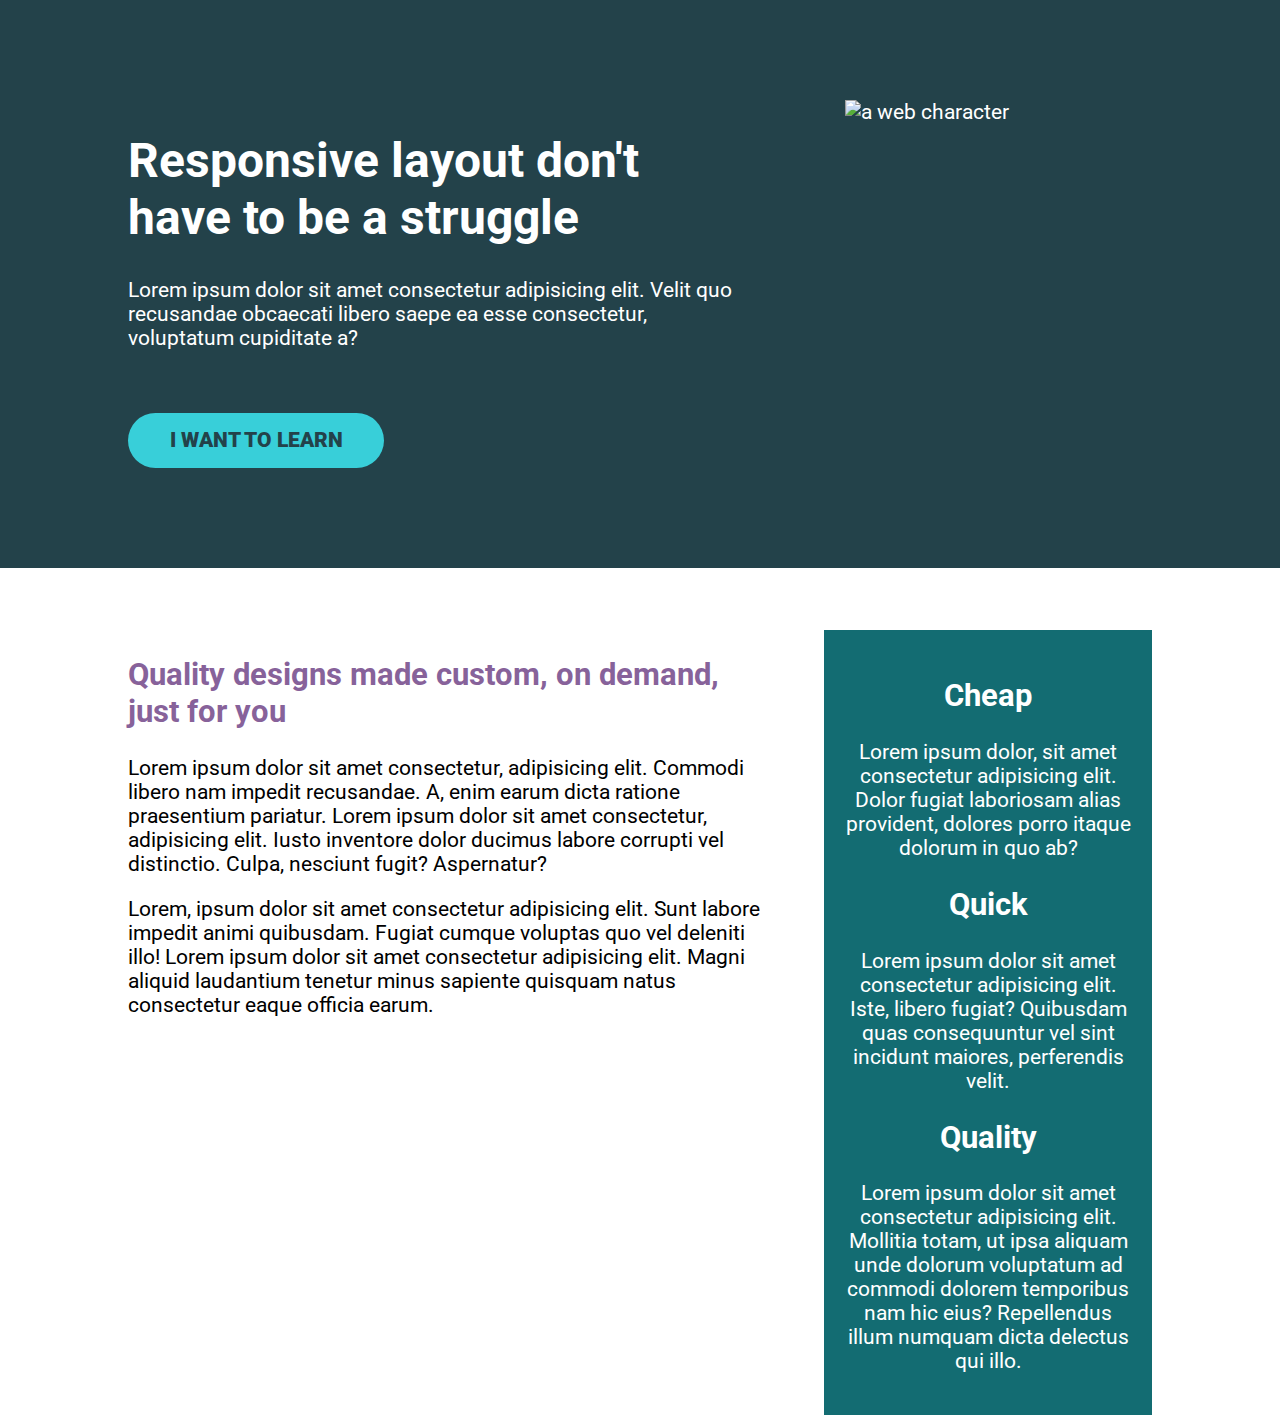
==== index.html @ 11a41a37 "Added a response main content" ====
<!DOCTYPE html>
<html lang="en">
  <head>
    <meta charset="UTF-8" />
    <meta http-equiv="X-UA-Compatible" content="IE=edge" />
    <meta name="viewport" content="width=device-width, initial-scale=1.0" />
    <title>Document</title>
    <link rel="preconnect" href="https://fonts.googleapis.com" />
    <link rel="preconnect" href="https://fonts.gstatic.com" crossorigin />
    <link
      href="https://fonts.googleapis.com/css2?family=Roboto:wght@400;900&display=swap"
      rel="stylesheet"
    />
    <link rel="stylesheet" href="style.css" />
  </head>
  <body>
    <header class="hero">
      <div class="container row">
        <div class="hero__text">
          <h1>Responsive layout don't have to be a struggle</h1>
          <p>
            Lorem ipsum dolor sit amet consectetur adipisicing elit. Velit quo
            recusandae obcaecati libero saepe ea esse consectetur, voluptatum
            cupiditate a?
          </p>
          <a href="#" class="btn">I want to learn</a>
        </div>
        <img
          class="hero__img"
          src="img/web-character.png"
          alt="a web character"
        />
      </div>
    </header>

    <main class="main container row">
      <section class="primary-content">
        <h2 class="section-title">
          Quality designs made custom, on demand, just for you
        </h2>
        <p>
          Lorem ipsum dolor sit amet consectetur, adipisicing elit. Commodi
          libero nam impedit recusandae. A, enim earum dicta ratione praesentium
          pariatur. Lorem ipsum dolor sit amet consectetur, adipisicing elit.
          Iusto inventore dolor ducimus labore corrupti vel distinctio. Culpa,
          nesciunt fugit? Aspernatur?
        </p>
        <p>
          Lorem, ipsum dolor sit amet consectetur adipisicing elit. Sunt labore
          impedit animi quibusdam. Fugiat cumque voluptas quo vel deleniti illo!
          Lorem ipsum dolor sit amet consectetur adipisicing elit. Magni aliquid
          laudantium tenetur minus sapiente quisquam natus consectetur eaque
          officia earum.
        </p>
      </section>
      <aside class="sidebar">
        <h2 class="sidebar-title">Cheap</h2>
        <p>
          Lorem ipsum dolor, sit amet consectetur adipisicing elit. Dolor fugiat
          laboriosam alias provident, dolores porro itaque dolorum in quo ab?
        </p>
        <h2 class="sidebar-title">Quick</h2>
        <p>
          Lorem ipsum dolor sit amet consectetur adipisicing elit. Iste, libero
          fugiat? Quibusdam quas consequuntur vel sint incidunt maiores,
          perferendis velit.
        </p>
        <h2 class="sidebar-title">Quality</h2>
        <p>
          Lorem ipsum dolor sit amet consectetur adipisicing elit. Mollitia
          totam, ut ipsa aliquam unde dolorum voluptatum ad commodi dolorem
          temporibus nam hic eius? Repellendus illum numquam dicta delectus qui
          illo.
        </p>
      </aside>
    </main>
  </body>
</html>
---- style.css ----
*,
*::before,
*::after {
  box-sizing: border-box;
}

body {
  margin: 0;
  font-family: "Roboto", sans-serif;
  font-size: 1.3rem;
}

h1 {
  font-size: 3rem;
}

.section-title {
  color: #87629a;
}

img {
  max-width: 100%;
}

.container {
  width: 80%;
  max-width: 1280px;
  margin: 0 auto;
}

.hero {
  padding: 100px 0;
  background-color: #23424a;
  color: #fff;
}

.hero__text {
  width: 60%;
}

.hero__img {
  width: 30%;
  align-self: flex-start;
}

.hero p {
  margin-bottom: 3em;
}

.btn {
  display: inline-block;
  text-decoration: none;
  text-transform: uppercase;
  color: #23424a;
  font-weight: 900;
  background-color: #38cfd9;
  padding: 0.75em 2em;
  border-radius: 100px;
}

.btn:hover,
.btn:focus {
  opacity: 0.75;
}

.row {
  display: flex;
  justify-content: space-between;
}

.col {
  width: 100%;
}

.col + .col {
  margin-left: 30px;
}

.three-col {
  text-align: enter;
  padding: 3em 0;
}

.three-col h2 {
  color: #87629a;
}

.two-col {
  text-align: center;
  background-color: #136c72;
  color: #fff;
  padding: 3em 0;
}

.main {
  margin-top: 3em;
}

.primary-content {
  width: 62%;
}

.sidebar {
  width: 32%;
  text-align: center;
  background-color: #136c72;
  color: #fff;
  padding: 1em;
}
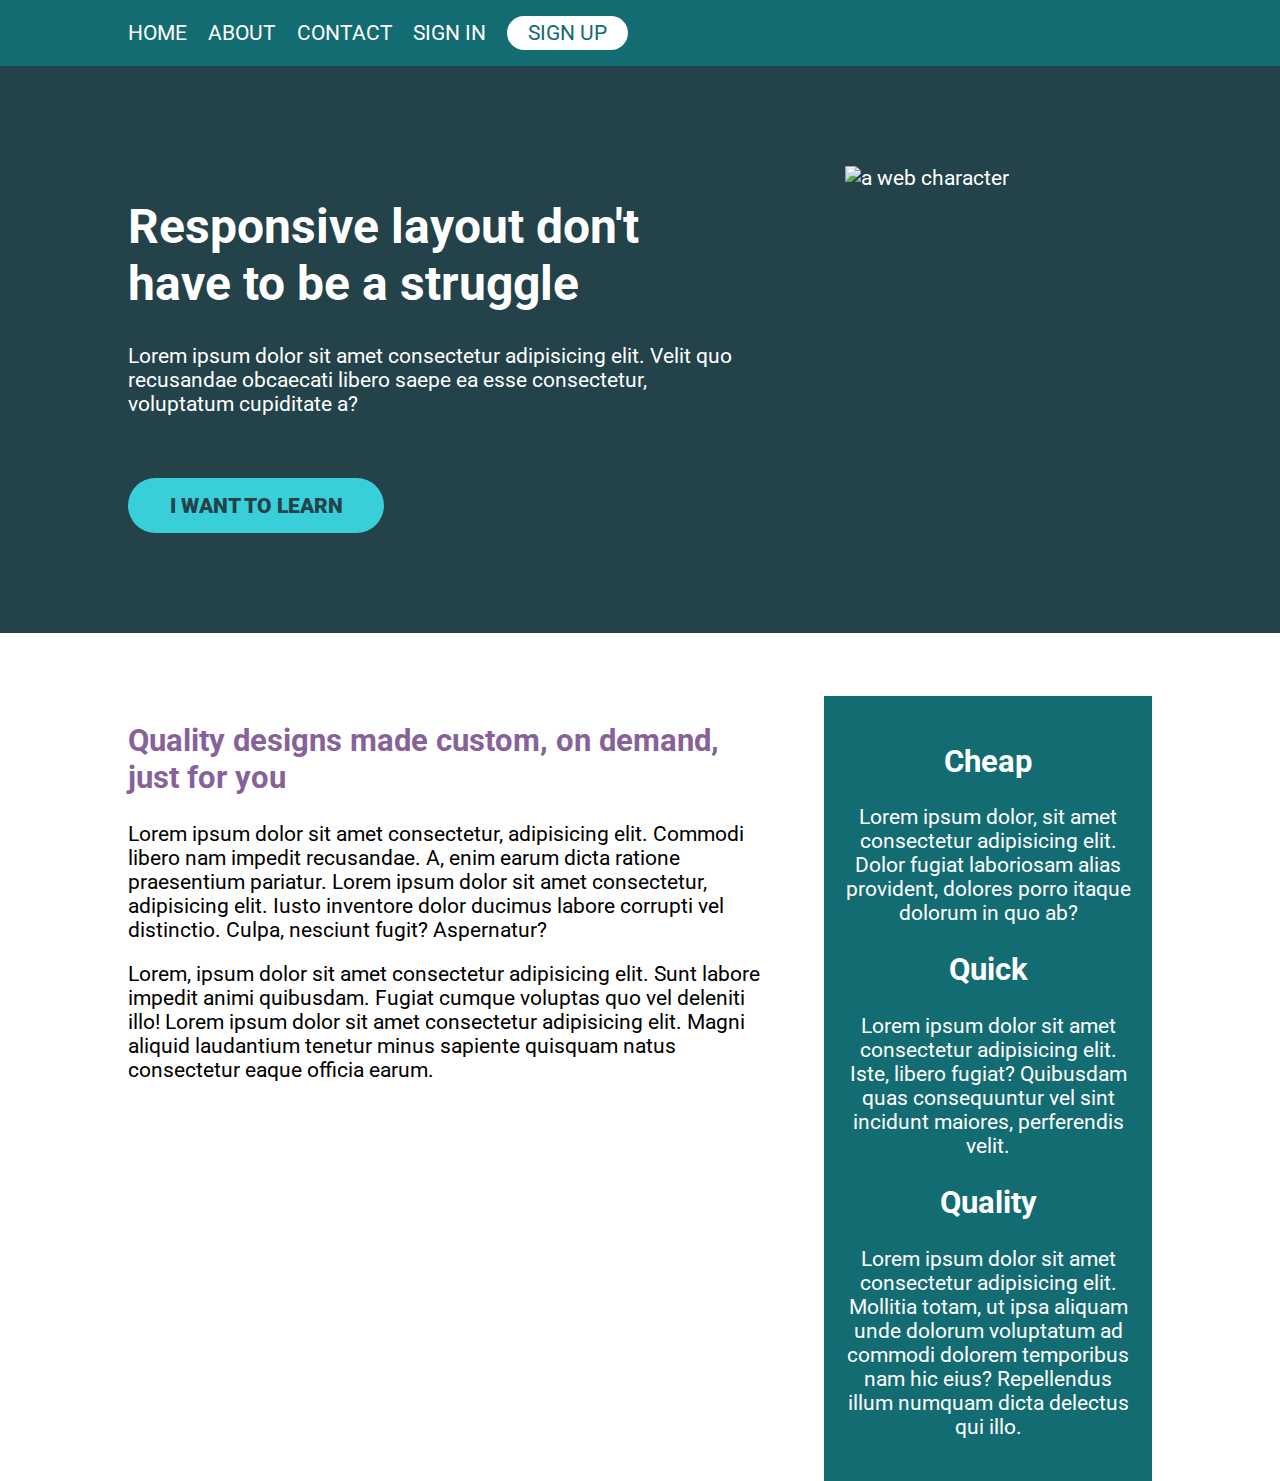
==== commit 681d747a: "Added layout for navbar" ====
--- a/index.html
+++ b/index.html
@@ -14,7 +14,22 @@
     <link rel="stylesheet" href="style.css" />
   </head>
   <body>
-    <header class="hero">
+    <header>
+      <div class="container">
+        <nav class="nav">
+          <ul class="nav__list">
+            <li class="nav__item"><a href="#" class="nav__link">Home</a></li>
+            <li class="nav__item"><a href="#" class="nav__link">About</a></li>
+            <li class="nav__item"><a href="#" class="nav__link">Contact</a></li>
+            <li class="nav__item"><a href="#" class="nav__link">Sign in</a></li>
+            <li class="nav__item">
+              <a href="#" class="nav__link nav__link--button">Sign up</a>
+            </li>
+          </ul>
+        </nav>
+      </div>
+    </header>
+    <div class="hero">
       <div class="container row">
         <div class="hero__text">
           <h1>Responsive layout don't have to be a struggle</h1>
@@ -31,7 +46,7 @@
           alt="a web character"
         />
       </div>
-    </header>
+    </div>
 
     <main class="main container row">
       <section class="primary-content">
--- a/style.css
+++ b/style.css
@@ -20,6 +20,35 @@
 
 img {
   max-width: 100%;
+}
+
+header {
+  background-color: #136c72;
+  padding: 1em 0;
+}
+
+.nav__list {
+  margin: 0;
+  padding: 0;
+  list-style: none;
+  display: flex;
+}
+
+.nav__item {
+  margin-right: 1em;
+}
+
+.nav__link {
+  color: #fff;
+  text-decoration: none;
+  text-transform: uppercase;
+}
+
+.nav__link--button {
+  background: #fff;
+  color: #136c72;
+  padding: 0.25em 1em;
+  border-radius: 10em;
 }
 
 .container {
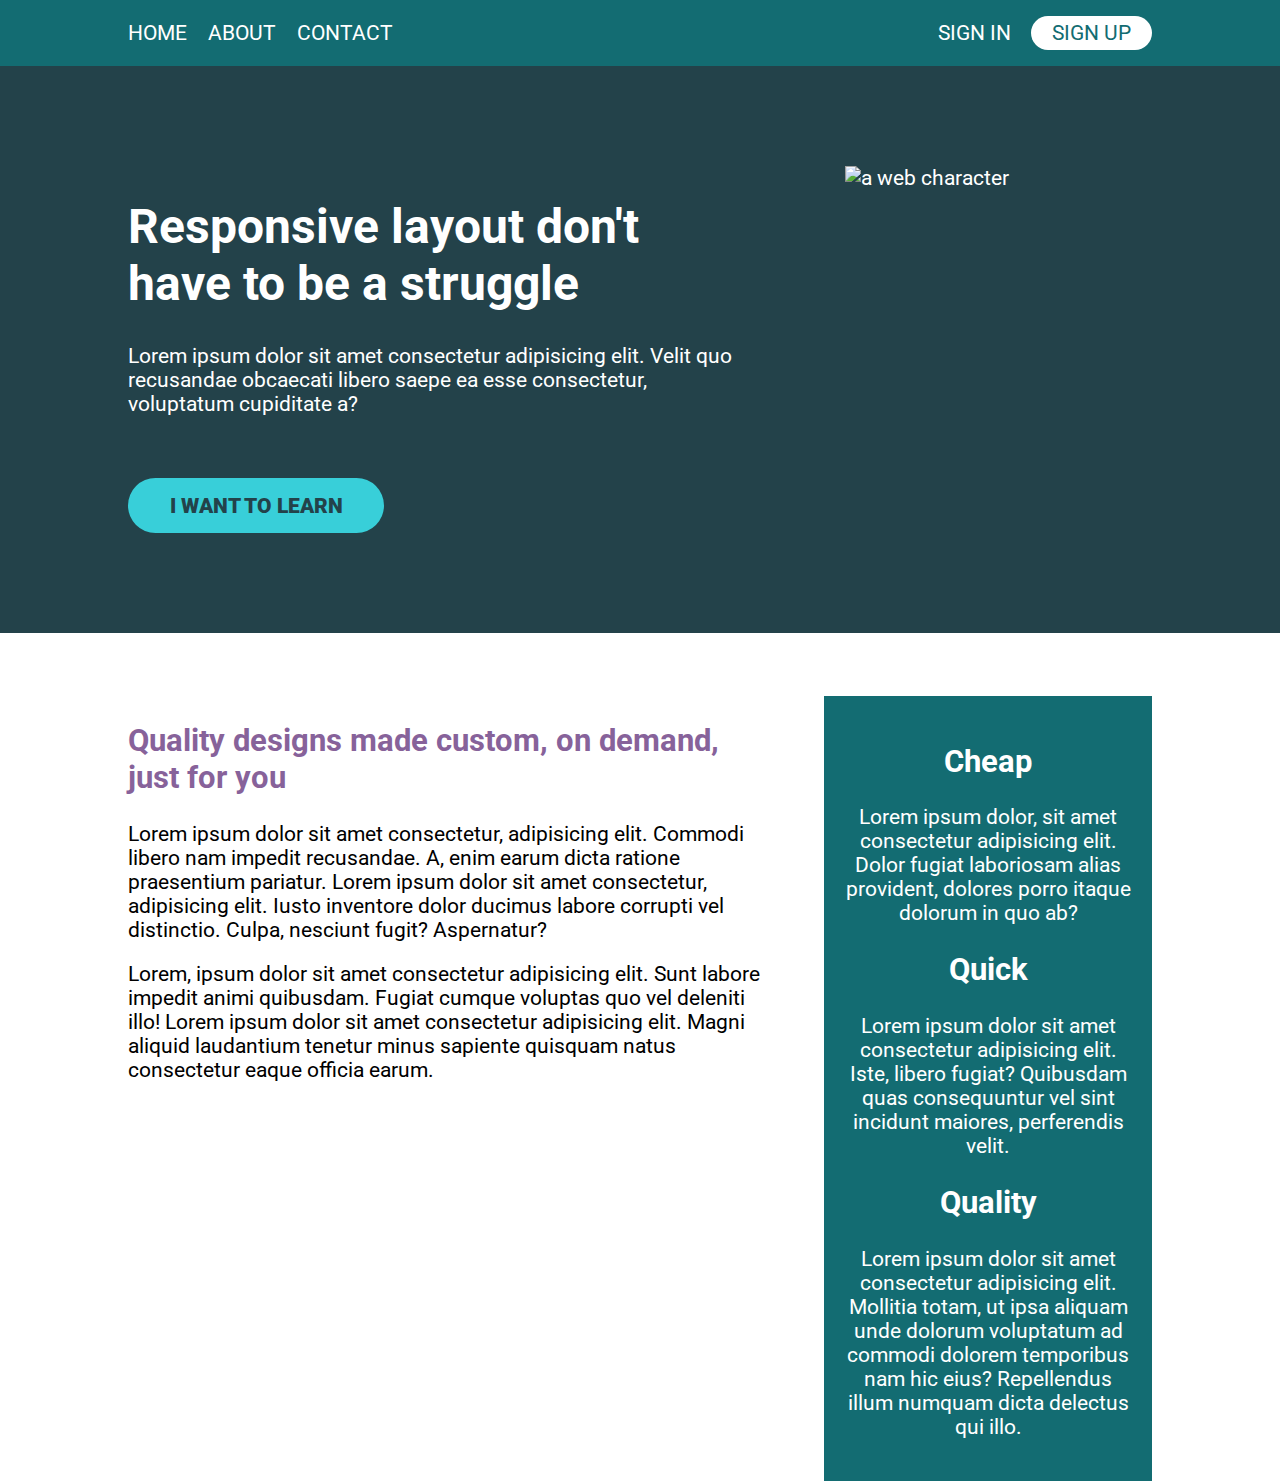
==== commit be7033c3: "Moved signin and signup to the right" ====
--- a/index.html
+++ b/index.html
@@ -21,7 +21,11 @@
             <li class="nav__item"><a href="#" class="nav__link">Home</a></li>
             <li class="nav__item"><a href="#" class="nav__link">About</a></li>
             <li class="nav__item"><a href="#" class="nav__link">Contact</a></li>
-            <li class="nav__item"><a href="#" class="nav__link">Sign in</a></li>
+          </ul>
+          <ul class="nav__list">
+            <li class="nav__item nav__item--push-right">
+              <a href="#" class="nav__link">Sign in</a>
+            </li>
             <li class="nav__item">
               <a href="#" class="nav__link nav__link--button">Sign up</a>
             </li>
--- a/style.css
+++ b/style.css
@@ -27,6 +27,12 @@
   padding: 1em 0;
 }
 
+.nav {
+  display: flex;
+  justify-content: space-between;
+  align-items: center;
+}
+
 .nav__list {
   margin: 0;
   padding: 0;
@@ -34,8 +40,8 @@
   display: flex;
 }
 
-.nav__item {
-  margin-right: 1em;
+.nav__item + .nav__item {
+  margin-left: 1em;
 }
 
 .nav__link {
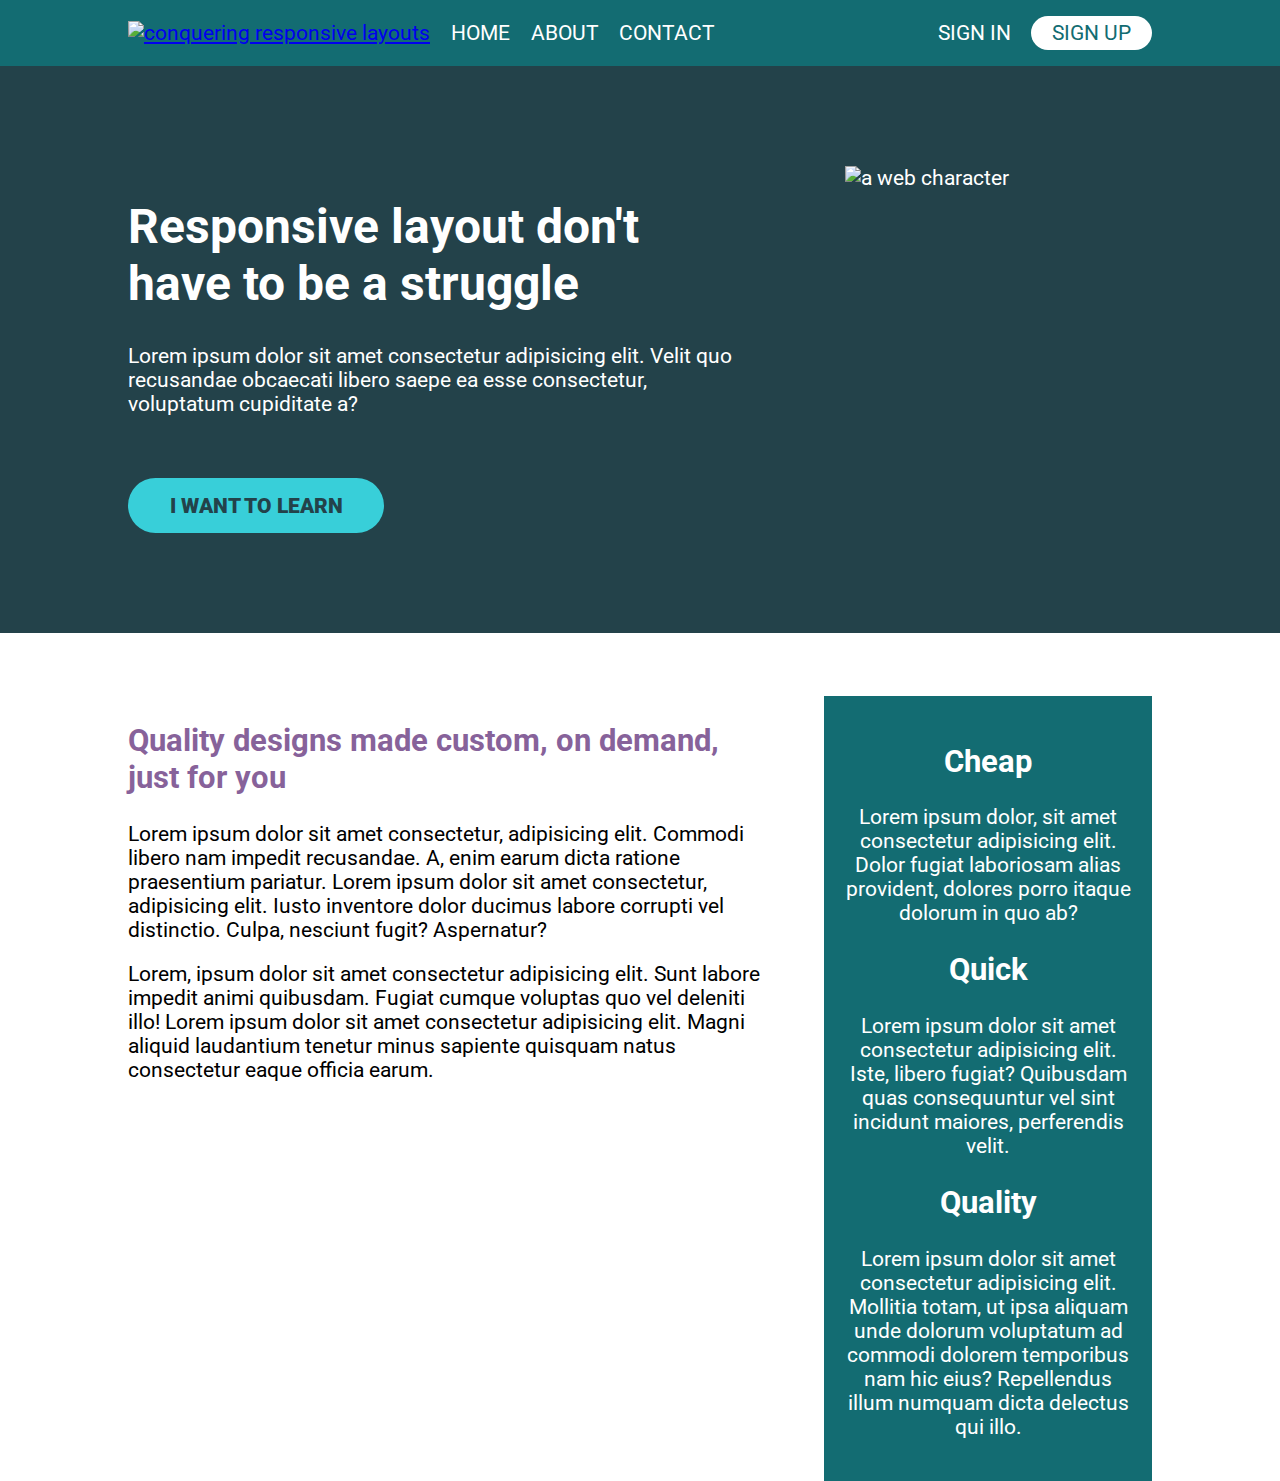
==== commit 4e562e11: "Added logo" ====
--- a/index.html
+++ b/index.html
@@ -15,7 +15,10 @@
   </head>
   <body>
     <header>
-      <div class="container">
+      <div class="container row">
+        <a class="logo" href="#">
+          <img src="img/logo.svg" alt="conquering responsive layouts" />
+        </a>
         <nav class="nav">
           <ul class="nav__list">
             <li class="nav__item"><a href="#" class="nav__link">Home</a></li>
--- a/style.css
+++ b/style.css
@@ -27,10 +27,15 @@
   padding: 1em 0;
 }
 
+.logo {
+  margin-right: 1em;
+}
+
 .nav {
   display: flex;
   justify-content: space-between;
   align-items: center;
+  flex-grow: 1;
 }
 
 .nav__list {
